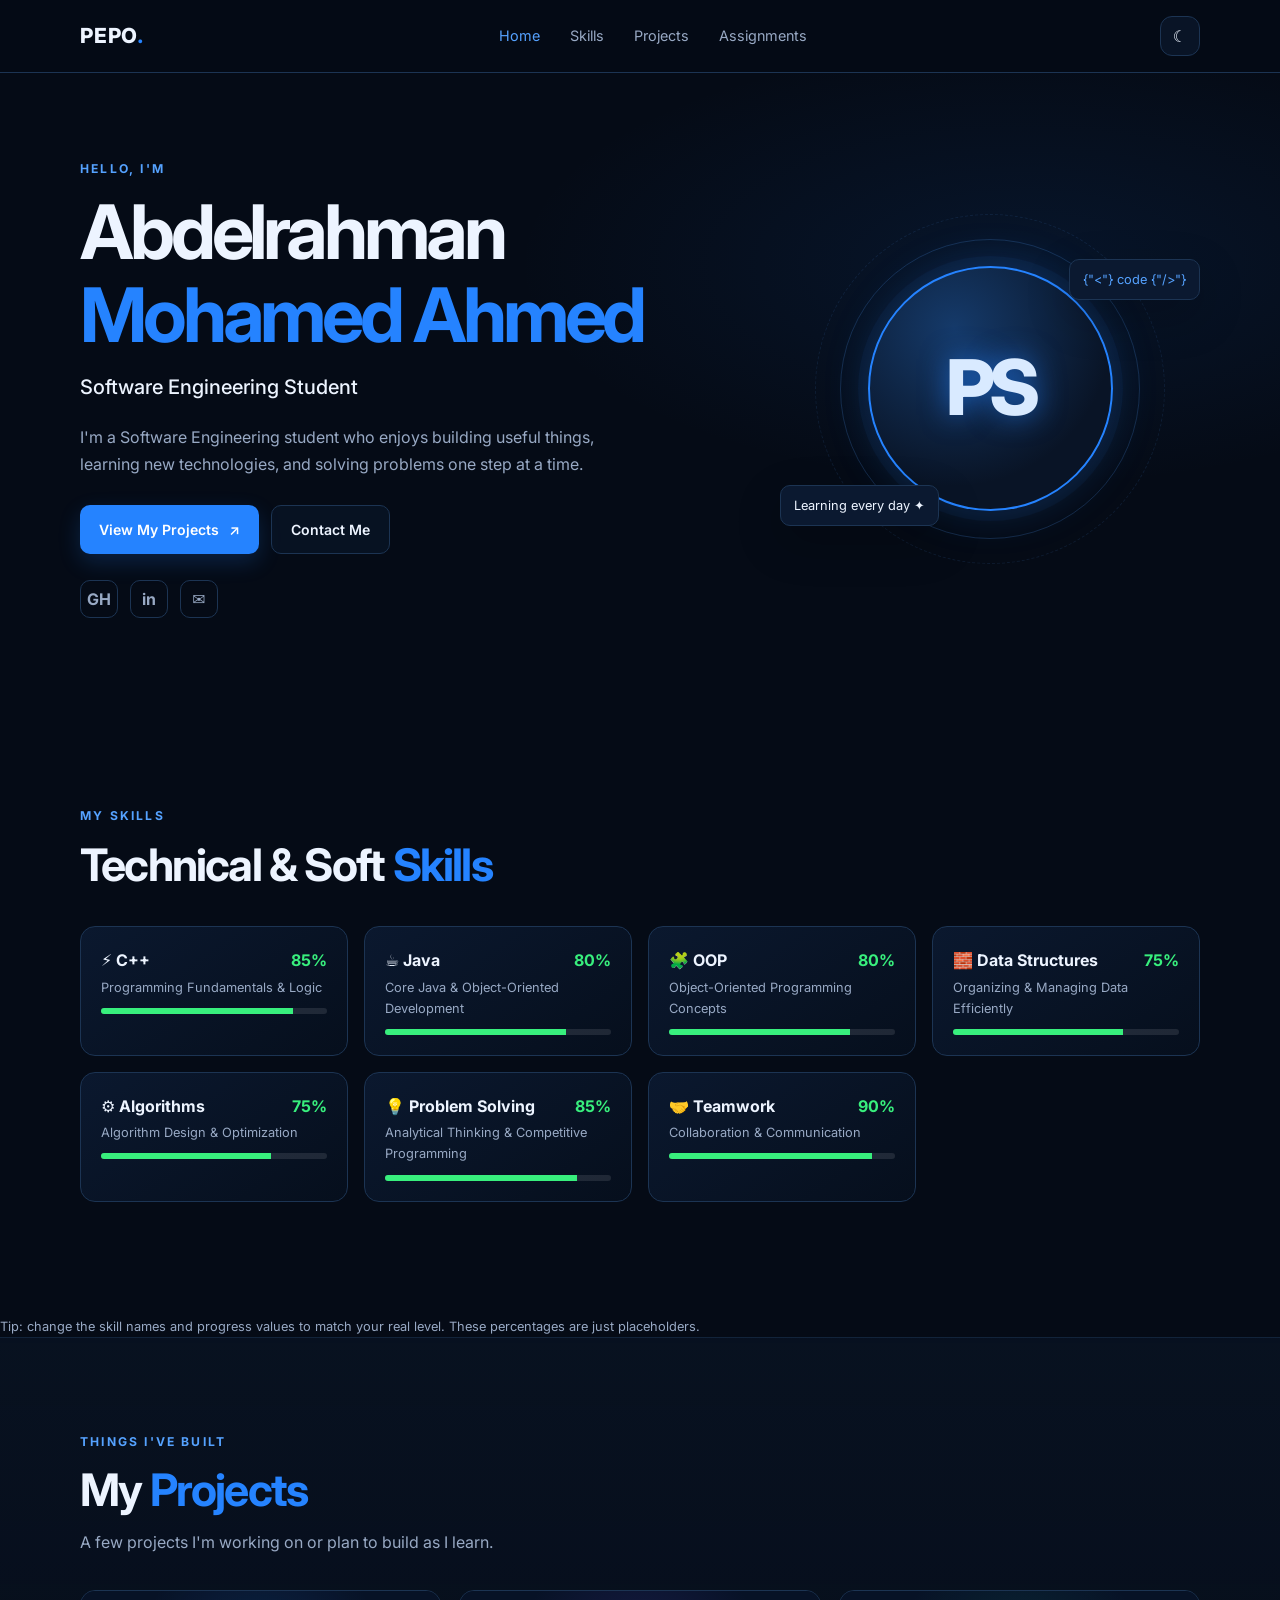
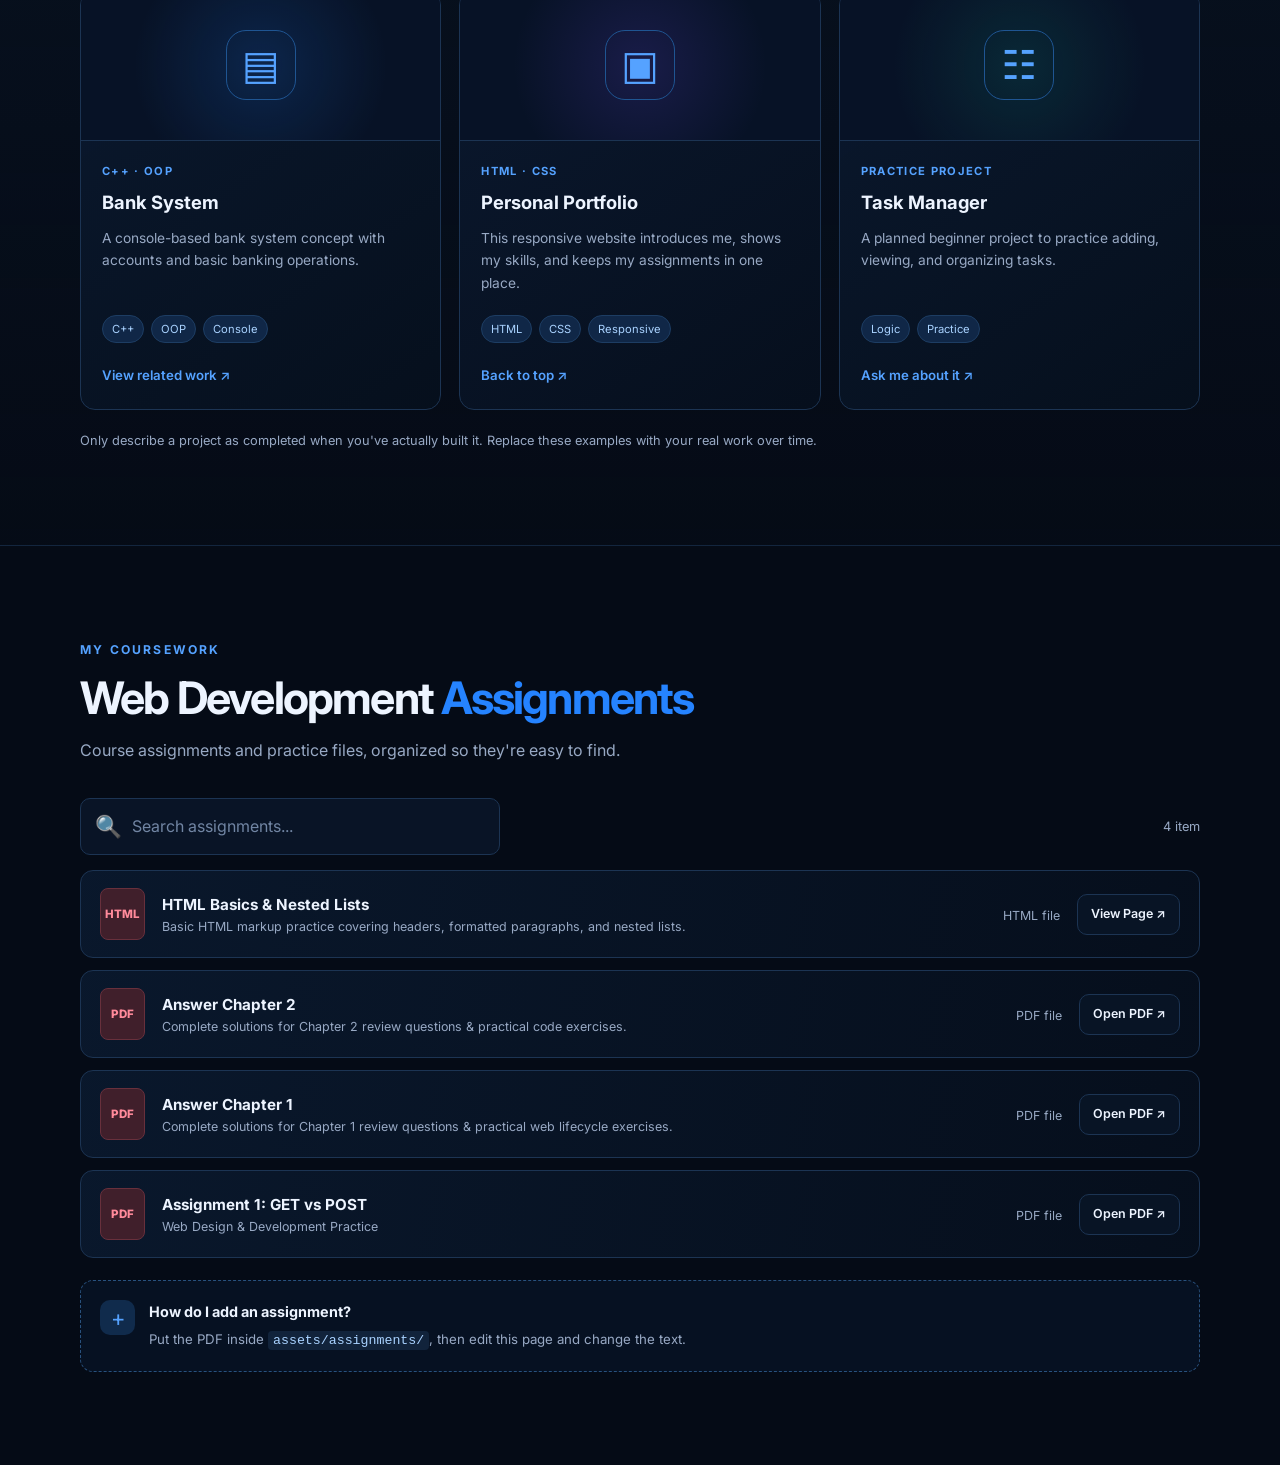
==== index.html @ 678ad04e "Add html-basics assignment and update portfolio" ====
<!DOCTYPE html>
<html lang="en">
<head>
  <meta charset="UTF-8">
  <meta name="viewport" content="width=device-width, initial-scale=1.0">
  <meta name="description" content="Abdelrahman Mohamed Saad — Software Engineering Student Portfolio">
  <title>Abdelrahman Mohamed  | Portfolio</title>
  <link rel="stylesheet" href="style.css">
  <script src="script.js" defer></script>
</head>
<body>
  <header class="site-header">
    <nav class="nav container" aria-label="Main navigation">
      <a class="logo" href="#home">PEPO<span>.</span></a>
      <button class="menu-toggle" id="menuToggle" aria-label="Toggle navigation" aria-expanded="false">☰</button>
      <div class="nav-links" id="navLinks">
        <a class="active" href="#home">Home</a>
        <a href="#skills">Skills</a>
        <a href="#projects">Projects</a>
        <a href="#assignments">Assignments</a>
      </div>
      <button class="theme-toggle" id="themeToggle" aria-label="Toggle color theme" title="Toggle theme">☾</button>
    </nav>
  </header>

  <main>
    <section class="hero section" id="home">
      <div class="container hero-grid">
        <div class="hero-copy">
          <p class="eyebrow">HELLO, I'M</p>
          <h1>Abdelrahman <span>Mohamed Ahmed</span></h1>
          <h2>Software Engineering Student</h2>
          <p class="hero-description">
            I'm a Software Engineering student who enjoys building useful things,
            learning new technologies, and solving problems one step at a time.
          </p>
          <div class="hero-actions">
            <a class="button primary" href="#projects">View My Projects <span>↗</span></a>
            <a class="button secondary" href="mailto:your-email@example.com">Contact Me</a>
          </div>
          <div class="social-links">
            <!-- Replace # with your actual profile links -->
            <a href="https://github.com/abdelrahmanpepo">GH</a>
            <a href="https://www.linkedin.com/in/abdelrahman-mohamed-ahmed-undefined-123783422/">in</a>
            <a href="mailto:bodasaad2007@gmail.com">✉</a>
          </div>
        </div>
        <div class="hero-art" aria-label="Decorative initials portrait placeholder">
          <div class="orbit orbit-one"></div>
          <div class="orbit orbit-two"></div>
          <div class="avatar"><span>PS</span></div>
          <div class="floating-tag tag-top">{"<"} code {"/>"}</div>
          <div class="floating-tag tag-bottom">Learning every day ✦</div>
        </div>
      </div>
    </section>
<!-- Skills Section -->
        <section class="section" id="skills">
            <div class="container">
                <div class="section-heading">
                    <p class="eyebrow">MY SKILLS</p>
                    <h2>Technical & Soft <span>Skills</span></h2>
                </div>

                <div class="skills-grid">
                    <!-- C++ Skill Card -->
                    <div class="skill-card">
                        <div class="skill-header" style="display: flex; justify-content: space-between; align-items: center;">
                            <h3>⚡ C++</h3>
                            <span class="skill-percentage" style="font-weight: bold; color: #38ef7d;">85%</span>
                        </div>
                        <p>Programming Fundamentals & Logic</p>
                        <div class="progress-bar" style="background: rgba(255,255,255,0.1); height: 6px; border-radius: 4px; overflow: hidden; margin-top: 10px;">
                            <span class="progress" style="width: 85%; background: #38ef7d; display: block; height: 100%;"></span>
                        </div>
                    </div>

                    <!-- Java Skill Card -->
                    <div class="skill-card">
                        <div class="skill-header" style="display: flex; justify-content: space-between; align-items: center;">
                            <h3>☕ Java</h3>
                            <span class="skill-percentage" style="font-weight: bold; color: #38ef7d;">80%</span>
                        </div>
                        <p>Core Java & Object-Oriented Development</p>
                        <div class="progress-bar" style="background: rgba(255,255,255,0.1); height: 6px; border-radius: 4px; overflow: hidden; margin-top: 10px;">
                            <span class="progress" style="width: 80%; background: #38ef7d; display: block; height: 100%;"></span>
                        </div>
                    </div>

                    <!-- OOP Skill Card -->
                    <div class="skill-card">
                        <div class="skill-header" style="display: flex; justify-content: space-between; align-items: center;">
                            <h3>🧩 OOP</h3>
                            <span class="skill-percentage" style="font-weight: bold; color: #38ef7d;">80%</span>
                        </div>
                        <p>Object-Oriented Programming Concepts</p>
                        <div class="progress-bar" style="background: rgba(255,255,255,0.1); height: 6px; border-radius: 4px; overflow: hidden; margin-top: 10px;">
                            <span class="progress" style="width: 80%; background: #38ef7d; display: block; height: 100%;"></span>
                        </div>
                    </div>

                    <!-- Data Structures Skill Card -->
                    <div class="skill-card">
                        <div class="skill-header" style="display: flex; justify-content: space-between; align-items: center;">
                            <h3>🧱 Data Structures</h3>
                            <span class="skill-percentage" style="font-weight: bold; color: #38ef7d;">75%</span>
                        </div>
                        <p>Organizing & Managing Data Efficiently</p>
                        <div class="progress-bar" style="background: rgba(255,255,255,0.1); height: 6px; border-radius: 4px; overflow: hidden; margin-top: 10px;">
                            <span class="progress" style="width: 75%; background: #38ef7d; display: block; height: 100%;"></span>
                        </div>
                    </div>

                    <!-- Algorithms Skill Card -->
                    <div class="skill-card">
                        <div class="skill-header" style="display: flex; justify-content: space-between; align-items: center;">
                            <h3>⚙️ Algorithms</h3>
                            <span class="skill-percentage" style="font-weight: bold; color: #38ef7d;">75%</span>
                        </div>
                        <p>Algorithm Design & Optimization</p>
                        <div class="progress-bar" style="background: rgba(255,255,255,0.1); height: 6px; border-radius: 4px; overflow: hidden; margin-top: 10px;">
                            <span class="progress" style="width: 75%; background: #38ef7d; display: block; height: 100%;"></span>
                        </div>
                    </div>

                    <!-- Problem Solving Skill Card -->
                    <div class="skill-card">
                        <div class="skill-header" style="display: flex; justify-content: space-between; align-items: center;">
                            <h3>💡 Problem Solving</h3>
                            <span class="skill-percentage" style="font-weight: bold; color: #38ef7d;">85%</span>
                        </div>
                        <p>Analytical Thinking & Competitive Programming</p>
                        <div class="progress-bar" style="background: rgba(255,255,255,0.1); height: 6px; border-radius: 4px; overflow: hidden; margin-top: 10px;">
                            <span class="progress" style="width: 85%; background: #38ef7d; display: block; height: 100%;"></span>
                        </div>
                    </div>

                    <!-- Teamwork Skill Card -->
                    <div class="skill-card">
                        <div class="skill-header" style="display: flex; justify-content: space-between; align-items: center;">
                            <h3>🤝 Teamwork</h3>
                            <span class="skill-percentage" style="font-weight: bold; color: #38ef7d;">90%</span>
                        </div>
                        <p>Collaboration & Communication</p>
                        <div class="progress-bar" style="background: rgba(255,255,255,0.1); height: 6px; border-radius: 4px; overflow: hidden; margin-top: 10px;">
                            <span class="progress" style="width: 90%; background: #38ef7d; display: block; height: 100%;"></span>
                        </div>
                    </div>
                </div>
            </div>
        </section>
        <p class="note">Tip: change the skill names and progress values to match your real level. These percentages are just placeholders.</p>
      </div>
    </section>

    <section class="section section-tinted" id="projects">
      <div class="container">
        <div class="section-heading">
          <p class="eyebrow">THINGS I'VE BUILT</p>
          <h2>My <span>Projects</span></h2>
          <p>A few projects I'm working on or plan to build as I learn.</p>
        </div>
        <div class="projects-grid">
          <article class="project-card">
            <div class="project-visual visual-bank"><span>▤</span></div>
            <div class="project-content"><p class="project-type">C++ · OOP</p><h3>Bank System</h3><p>A console-based bank system concept with accounts and basic banking operations.</p><div class="tags"><span>C++</span><span>OOP</span><span>Console</span></div><a class="text-link" href="#assignments">View related work <span>↗</span></a></div>
          </article>
          <article class="project-card">
            <div class="project-visual visual-web"><span>▣</span></div>
            <div class="project-content"><p class="project-type">HTML · CSS</p><h3>Personal Portfolio</h3><p>This responsive website introduces me, shows my skills, and keeps my assignments in one place.</p><div class="tags"><span>HTML</span><span>CSS</span><span>Responsive</span></div><a class="text-link" href="#home">Back to top <span>↗</span></a></div>
          </article>
          <article class="project-card">
            <div class="project-visual visual-task"><span>☷</span></div>
            <div class="project-content"><p class="project-type">Practice Project</p><h3>Task Manager</h3><p>A planned beginner project to practice adding, viewing, and organizing tasks.</p><div class="tags"><span>Logic</span><span>Practice</span></div><a class="text-link" href="mailto:your-email@example.com">Ask me about it <span>↗</span></a></div>
          </article>
        </div>
        <p class="note">Only describe a project as completed when you've actually built it. Replace these examples with your real work over time.</p>
      </div>
    </section>

 <!-- Web Development Assignments Section -->
        <section class="section" id="assignments">
            <div class="container">
                <div class="section-heading">
                    <p class="eyebrow">MY COURSEWORK</p>
                    <h2>Web Development <span>Assignments</span></h2>
                    <p>Course assignments and practice files, organized so they're easy to find.</p>
                </div>

                <div class="assignment-tools">
                    <label class="search-box">
                        <span>🔍</span>
                        <input type="search" id="assignmentSearch" placeholder="Search assignments..." aria-label="Search assignments">
                    </label>
                    <span class="assignment-count" id="assignmentCount">4 item</span>
                </div>

<div class="assignment-list" id="assignmentList">
    <!-- HTML Basics Assignment -->
<article class="assignment-row" data-search="assignment html basics lists nesting formatting web development practice">
    <div class="file-icon">HTML</div>
    <div class="assignment-info">
        <h3>HTML Basics & Nested Lists</h3>
        <p>Basic HTML markup practice covering headers, formatted paragraphs, and nested lists.</p>
    </div>
    <span class="file-meta">HTML file</span>
    <a class="button small secondary file-link" href="assets/assignments/html-basics.html" target="_blank" rel="noopener noreferrer">View Page ↗</a>
</article>
    
    <!-- Assignment 1 -->
    <article class="assignment-row" data-search="assignment chapter 2 solutions web development http dns links">
    <div class="file-icon">PDF</div>
    <div class="assignment-info">
        <h3>Answer Chapter 2</h3>
        <p>Complete solutions for Chapter 2 review questions & practical code exercises.</p>
    </div>
    <span class="file-meta">PDF file</span>
    <a class="button small secondary file-link" href="assets/assignments/answer-chapter-2.pdf" target="_blank" rel="noopener noreferrer">Open PDF ↗</a>
</article>

<article class="assignment-row" data-search="assignment chapter 1 solutions web development internet web lifecycle">
    <div class="file-icon">PDF</div>
    <div class="assignment-info">
        <h3>Answer Chapter 1</h3>
        <p>Complete solutions for Chapter 1 review questions & practical web lifecycle exercises.</p>
    </div>
    <span class="file-meta">PDF file</span>
    <a class="button small secondary file-link" href="assets/assignments/answer-chapter-1.pdf" target="_blank" rel="noopener noreferrer">Open PDF ↗</a>
</article>

    <article class="assignment-row" data-search="assignment 1 GET POST Web Design Development">
        <div class="file-icon">PDF</div>

        <div class="assignment-info">
            <h3>Assignment 1: GET vs POST</h3>
            <p>Web Design &amp; Development Practice</p>
        </div>

        <span class="file-meta">PDF file</span>

        <a class="button small secondary file-link"
           href="assets/assignments/Assignment_1_GET_vs_POST_Abdelrahman.pdf"
           target="_blank"
           rel="noopener noreferrer">
            Open PDF ↗️
        </a>
    </article>
</div>
                <div class="upload-hint">
                    <span class="hint-icon">+</span>
                    <div>
                        <h3>How do I add an assignment?</h3>
                        <p>Put the PDF inside <code>assets/assignments/</code>, then edit this page and change the text.</p>
                    </div>
                </div>
            </div>
        </section>
---- style.css ----
@import url('https://fonts.googleapis.com/css2?family=Inter:wght@400;500;600;700;800&display=swap');
:root{--bg:#050b16;--panel:#091426;--panel-2:#0b1930;--text:#edf4ff;--muted:#98a9c4;--blue:#2583ff;--blue2:#55a2ff;--border:#1c3453;--shadow:0 16px 45px rgba(0,0,0,.22)}
*{box-sizing:border-box;margin:0;padding:0}html{scroll-behavior:smooth;scroll-padding-top:88px}body{font-family:Inter,system-ui,sans-serif;background:var(--bg);color:var(--text);line-height:1.65}a{color:inherit;text-decoration:none}button,input{font:inherit}.container{width:min(1120px,calc(100% - 40px));margin-inline:auto}.site-header{position:sticky;top:0;z-index:10;background:rgba(5,11,22,.88);backdrop-filter:blur(16px);border-bottom:1px solid var(--border)}.nav{height:72px;display:flex;align-items:center;justify-content:space-between;gap:24px}.logo{font-size:1.3rem;font-weight:800;letter-spacing:.04em}.logo span,.section-heading h2 span,.hero h1 span{color:var(--blue)}.nav-links{display:flex;align-items:center;gap:30px}.nav-links a{color:var(--muted);font-size:.9rem;transition:color .2s}.nav-links a:hover,.nav-links a.active{color:var(--blue2)}.theme-toggle,.menu-toggle{border:1px solid var(--border);background:var(--panel);color:var(--text);border-radius:12px;width:40px;height:40px;cursor:pointer}.menu-toggle{display:none}.section{padding:94px 0}.hero{padding-top:86px;min-height:560px;display:flex;align-items:center;background:radial-gradient(ellipse at 80% 30%,rgba(22,91,184,.13),transparent 35%)}.hero-grid{display:grid;grid-template-columns:1.2fr .8fr;align-items:center;gap:70px}.eyebrow{color:var(--blue2);font-size:.76rem;font-weight:700;letter-spacing:.18em;margin-bottom:12px}.hero h1{font-size:clamp(2.8rem,6vw,4.7rem);letter-spacing:-.055em;line-height:1.1}.hero h2{font-size:1.25rem;font-weight:500;margin-top:15px}.hero-description{color:var(--muted);max-width:560px;margin-top:20px}.hero-actions{display:flex;flex-wrap:wrap;gap:12px;margin-top:28px}.button{display:inline-flex;align-items:center;justify-content:center;gap:10px;padding:12px 19px;border-radius:10px;font-size:.88rem;font-weight:600;transition:transform .2s,background .2s}.button:hover{transform:translateY(-2px)}.primary{background:var(--blue);color:white;box-shadow:0 8px 22px rgba(37,131,255,.2)}.primary:hover{background:#1474ef}.secondary{border:1px solid var(--border);background:rgba(10,24,44,.55);color:var(--text)}.secondary:hover{border-color:var(--blue)}.social-links{display:flex;gap:12px;margin-top:26px}.social-links a{width:38px;height:38px;border:1px solid var(--border);border-radius:10px;display:grid;place-items:center;font-weight:700;color:var(--muted);transition:.2s}.social-links a:hover{color:var(--blue2);border-color:var(--blue)}.hero-art{position:relative;min-height:330px;display:grid;place-items:center}.avatar{width:245px;height:245px;border-radius:50%;display:grid;place-items:center;background:radial-gradient(circle at 35% 25%,#153a6a,#091426 66%);border:2px solid var(--blue);box-shadow:0 0 0 10px rgba(37,131,255,.05),0 0 45px rgba(37,131,255,.22);position:relative;z-index:2}.avatar span{font-size:4.8rem;font-weight:800;letter-spacing:-.08em;color:#d9eaff;text-shadow:0 0 28px rgba(37,131,255,.65)}.orbit{position:absolute;border:1px solid rgba(85,162,255,.2);border-radius:50%;width:300px;height:300px}.orbit-two{width:350px;height:350px;border-style:dashed;opacity:.55}.floating-tag{position:absolute;z-index:3;background:var(--panel-2);border:1px solid var(--border);border-radius:10px;padding:9px 13px;color:var(--blue2);font-size:.8rem;box-shadow:var(--shadow)}.tag-top{top:35px;right:0}.tag-bottom{bottom:28px;left:0;color:var(--text)}.section-heading{max-width:680px;margin-bottom:34px}.section-heading h2{font-size:clamp(2rem,4vw,2.8rem);letter-spacing:-.04em;line-height:1.2}.section-heading>p:last-child{color:var(--muted);margin-top:12px}.skills-grid{display:grid;grid-template-columns:repeat(4,1fr);gap:16px}.skill-card,.project-card{border:1px solid var(--border);border-radius:15px;background:linear-gradient(145deg,rgba(11,25,48,.94),rgba(6,15,29,.95));transition:transform .2s,border-color .2s}.skill-card{padding:20px}.skill-card:hover,.project-card:hover{transform:translateY(-4px);border-color:#285a91}.skill-icon{width:44px;height:44px;border-radius:12px;display:grid;place-items:center;font-size:1rem;font-weight:800;margin-bottom:16px;background:#112d50;color:#73b2ff}.yellow{background:#322d18;color:#ffdc69}.orange{background:#3b241b;color:#ff9a61}.sky{background:#122b3c;color:#79d1ff}.red{background:#371e2b;color:#ff7998}.purple{background:#292344;color:#c0a8ff}.green{background:#163329;color:#8de4bb}.skill-card h3{font-size:1rem}.skill-card p{font-size:.8rem;color:var(--muted);margin-top:3px}.skill-track{height:5px;background:#182b45;border-radius:99px;margin-top:17px;overflow:hidden}.skill-track span{height:100%;display:block;background:linear-gradient(90deg,var(--blue),#66b6ff);border-radius:99px}.note{font-size:.8rem;color:var(--muted);margin-top:20px}.section-tinted{background:linear-gradient(180deg,rgba(10,23,42,.5),rgba(5,11,22,.2));border-block:1px solid rgba(28,52,83,.6)}.projects-grid{display:grid;grid-template-columns:repeat(3,1fr);gap:18px}.project-card{overflow:hidden}.project-visual{height:150px;display:grid;place-items:center;background:radial-gradient(circle at center,rgba(37,131,255,.17),transparent 65%),#071226;border-bottom:1px solid var(--border)}.project-visual span{width:70px;height:70px;border:1px solid #1f5592;border-radius:20px;display:grid;place-items:center;color:var(--blue2);font-size:2.5rem}.visual-web{background:radial-gradient(circle at center,rgba(120,81,255,.16),transparent 65%),#071226}.visual-task{background:radial-gradient(circle at center,rgba(24,189,160,.13),transparent 65%),#071226}.project-content{padding:21px}.project-type{font-size:.7rem;letter-spacing:.12em;text-transform:uppercase;color:var(--blue2);font-weight:700}.project-content h3{font-size:1.15rem;margin-top:7px}.project-content>p:not(.project-type){font-size:.86rem;color:var(--muted);margin-top:9px;min-height:70px}.tags{display:flex;flex-wrap:wrap;gap:7px;margin:18px 0}.tags span{font-size:.7rem;padding:4px 9px;border-radius:99px;background:#102747;color:#a9d2ff;border:1px solid #1d3d63}.text-link{color:var(--blue2);font-size:.83rem;font-weight:600}.assignment-tools{display:flex;align-items:center;justify-content:space-between;gap:15px;margin-bottom:15px}.search-box{display:flex;align-items:center;gap:10px;width:min(420px,100%);padding:10px 14px;border:1px solid var(--border);border-radius:10px;background:var(--panel)}.search-box span{font-size:1.35rem;color:var(--muted)}.search-box input{width:100%;background:transparent;border:0;outline:0;color:var(--text)}.search-box input::placeholder{color:#7185a3}.assignment-count{font-size:.8rem;color:var(--muted)}.assignment-list{display:grid;gap:12px}.assignment-row{display:flex;align-items:center;gap:17px;padding:17px 19px;border:1px solid var(--border);border-radius:13px;background:linear-gradient(100deg,rgba(10,25,46,.9),rgba(6,15,29,.9))}.file-icon{flex:0 0 45px;height:52px;border-radius:8px;background:#401f2b;color:#ff8a9b;display:grid;place-items:center;font-size:.72rem;font-weight:800;border:1px solid #68303c}.assignment-info{flex:1;min-width:0}.assignment-info h3{font-size:.95rem}.assignment-info p,.file-meta{font-size:.78rem;color:var(--muted)}.file-meta{display:block;margin-top:4px}.small{padding:9px 13px;font-size:.78rem;white-space:nowrap}.upload-hint{display:flex;align-items:flex-start;gap:14px;margin-top:22px;padding:19px;border:1px dashed #28517e;border-radius:13px;background:rgba(9,25,46,.5)}.hint-icon{display:grid;place-items:center;flex:0 0 35px;height:35px;border-radius:10px;background:#102b4c;color:var(--blue2);font-size:1.4rem}.upload-hint h3{font-size:.9rem}.upload-hint p{font-size:.83rem;color:var(--muted);margin-top:5px}.upload-hint code{color:#a9d2ff;background:#11233b;padding:2px 5px;border-radius:4px}.footer{border-top:1px solid var(--border);padding:25px 0}.footer-inner{display:flex;align-items:center;justify-content:space-between;gap:20px}.footer p,.back-top{font-size:.8rem;color:var(--muted)}.back-top:hover{color:var(--blue2)}.empty-state{padding:28px;text-align:center;border:1px dashed var(--border);border-radius:12px;color:var(--muted)}
/* Light theme is activated with the moon/sun button. */
body.light-theme{--bg:#f4f7fc;--panel:#fff;--panel-2:#eaf1fb;--text:#10213a;--muted:#586a83;--border:#d7e1ef;--shadow:0 16px 45px rgba(20,50,90,.1);background:var(--bg)}body.light-theme .site-header{background:rgba(244,247,252,.9)}body.light-theme .skill-card,body.light-theme .project-card,body.light-theme .assignment-row{background:#fff}body.light-theme .project-visual{background:#eaf2ff}body.light-theme .secondary{background:#fff;color:var(--text)}body.light-theme .tags span{background:#edf4ff;color:#1d5aa4;border-color:#d5e5fa}body.light-theme .upload-hint{background:#fff}body.light-theme .upload-hint code{background:#eaf2ff;color:#1d5aa4}
@media(max-width:900px){.hero-grid{gap:30px}.skills-grid{grid-template-columns:repeat(2,1fr)}.projects-grid{grid-template-columns:repeat(2,1fr)}.projects-grid .project-card:last-child{grid-column:span 2}.hero-art{transform:scale(.9)}}
@media(max-width:650px){.container{width:min(100% - 28px,1120px)}.nav{height:64px;gap:10px}.menu-toggle{display:block;margin-left:auto}.theme-toggle{width:38px;height:38px}.nav-links{display:none;position:absolute;top:64px;left:14px;right:14px;padding:16px;background:var(--panel);border:1px solid var(--border);border-radius:13px;box-shadow:var(--shadow);flex-direction:column;align-items:stretch;gap:0}.nav-links.open{display:flex}.nav-links a{padding:11px 8px}.hero{padding:65px 0 55px}.hero-grid{grid-template-columns:1fr;gap:20px}.hero-copy{text-align:center}.hero-description{margin-inline:auto}.hero-actions,.social-links{justify-content:center}.hero-art{min-height:280px;transform:scale(.82);margin-top:-8px}.section{padding:66px 0}.skills-grid{gap:10px}.skill-card{padding:15px}.projects-grid{grid-template-columns:1fr}.projects-grid .project-card:last-child{grid-column:auto}.project-content>p:not(.project-type){min-height:auto}.assignment-row{gap:11px;padding:13px;flex-wrap:wrap}.assignment-info{flex-basis:calc(100% - 65px)}.assignment-row .button{margin-left:56px}.footer-inner{flex-wrap:wrap}.footer-inner p{order:3;flex-basis:100%}.assignment-tools{align-items:flex-start}.upload-hint{padding:14px}}
@media(max-width:380px){.skills-grid{grid-template-columns:1fr}.hero h1{font-size:2.7rem}.avatar{width:220px;height:220px}}
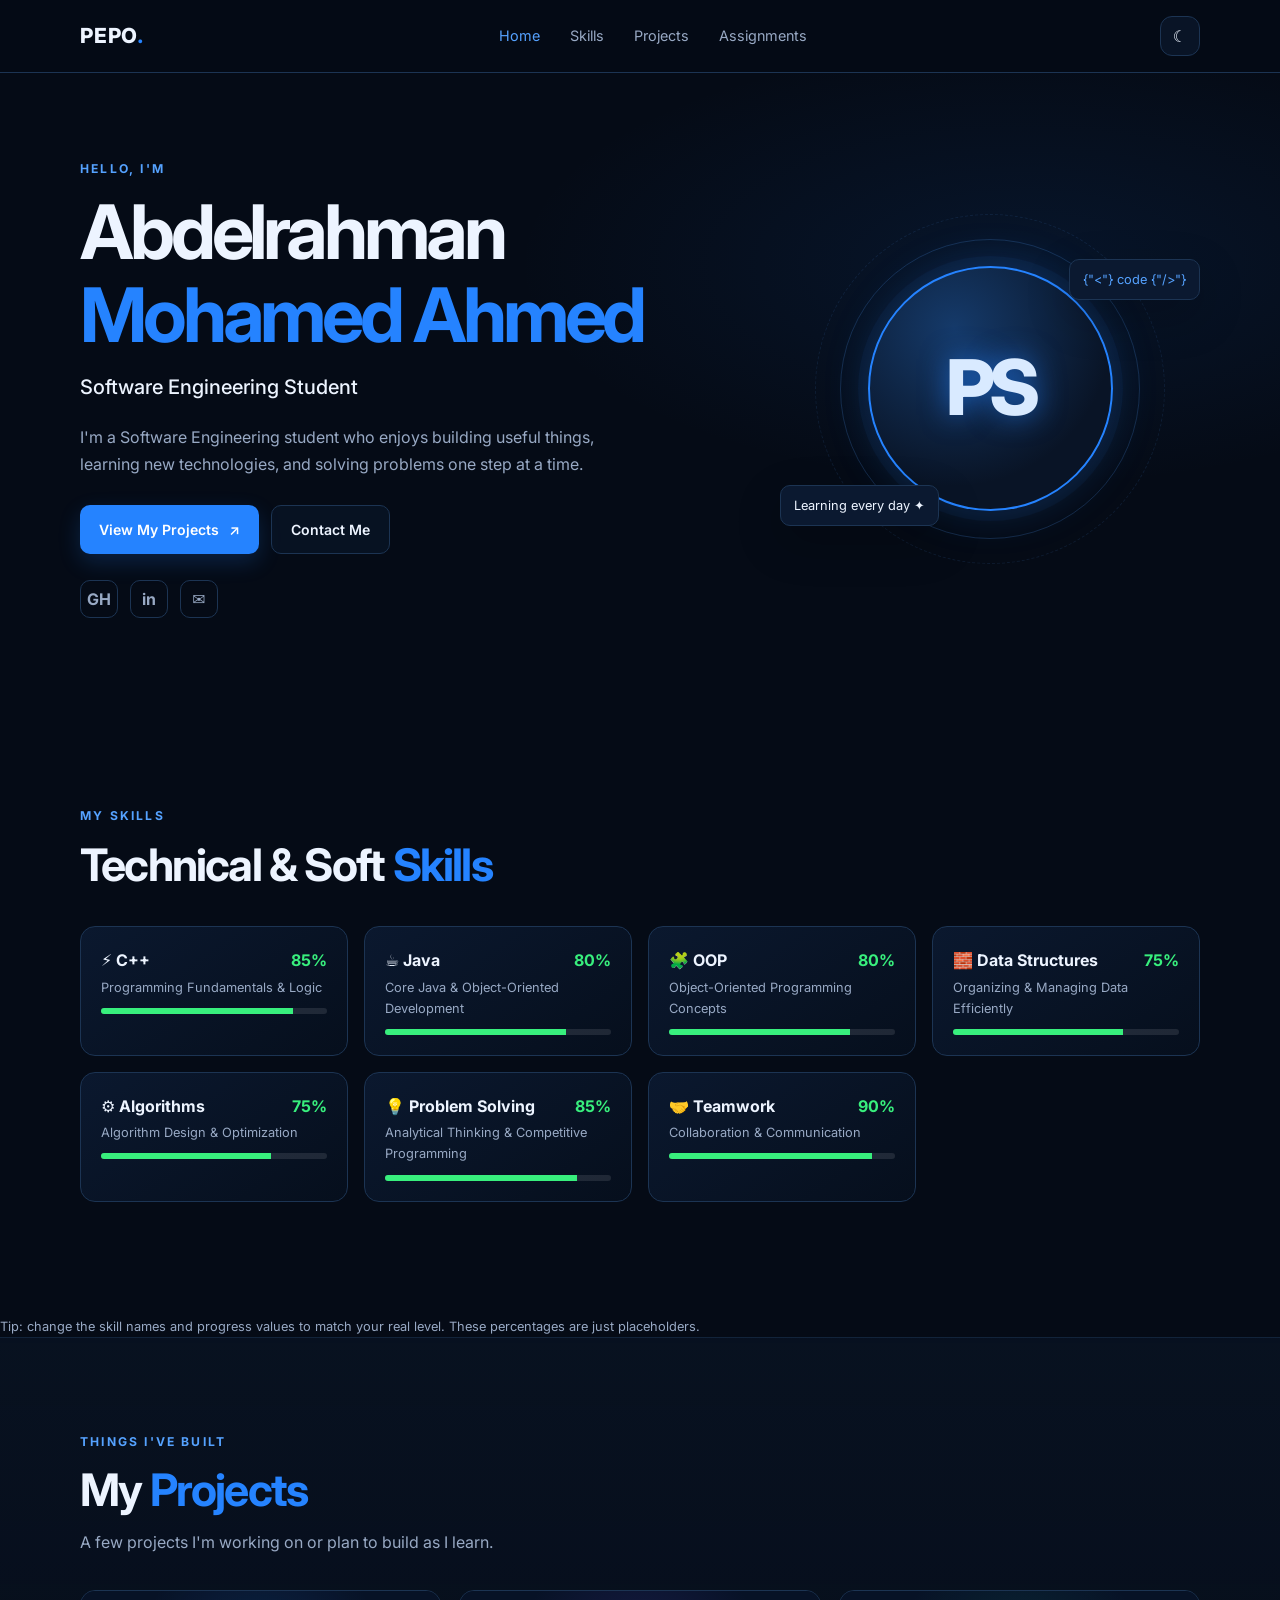
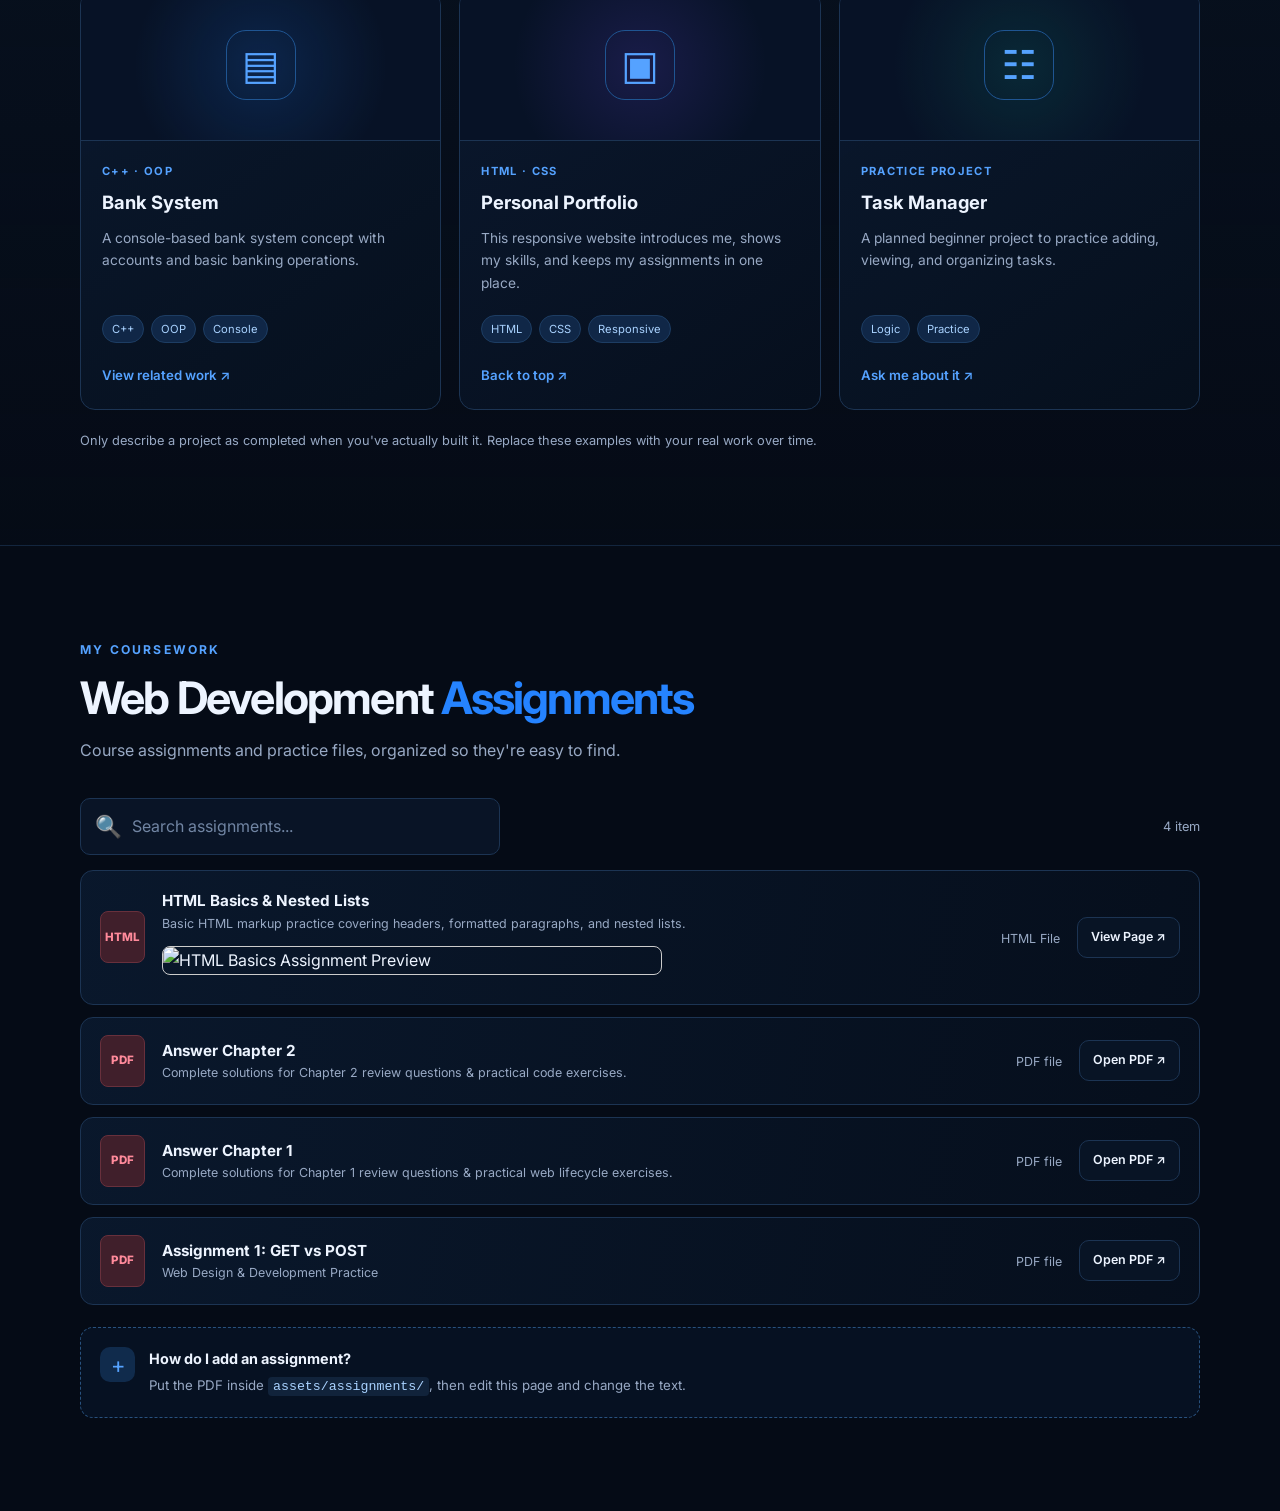
==== commit d0d5505e: "Add preview image specifically for HTML Basics assignment" ====
--- a/index.html
+++ b/index.html
@@ -197,13 +197,20 @@
 
 <div class="assignment-list" id="assignmentList">
     <!-- HTML Basics Assignment -->
-<article class="assignment-row" data-search="assignment html basics lists nesting formatting web development practice">
+<!-- HTML Basics Assignment -->
+<article class="assignment-row" data-search="html basics assignment practice">
     <div class="file-icon">HTML</div>
     <div class="assignment-info">
         <h3>HTML Basics & Nested Lists</h3>
         <p>Basic HTML markup practice covering headers, formatted paragraphs, and nested lists.</p>
+        
+        <!-- صورة معاينة التكليف -->
+        <div class="assignment-preview" style="margin-top: 12px; margin-bottom: 12px;">
+            <img src="html-basics-preview.png" alt="HTML Basics Assignment Preview" style="width: 100%; max-width: 500px; border-radius: 8px; border: 1px solid #ccc; display: block;">
+        </div>
     </div>
-    <span class="file-meta">HTML file</span>
+    
+    <span class="file-meta">HTML File</span>
     <a class="button small secondary file-link" href="assets/assignments/html-basics.html" target="_blank" rel="noopener noreferrer">View Page ↗</a>
 </article>
     
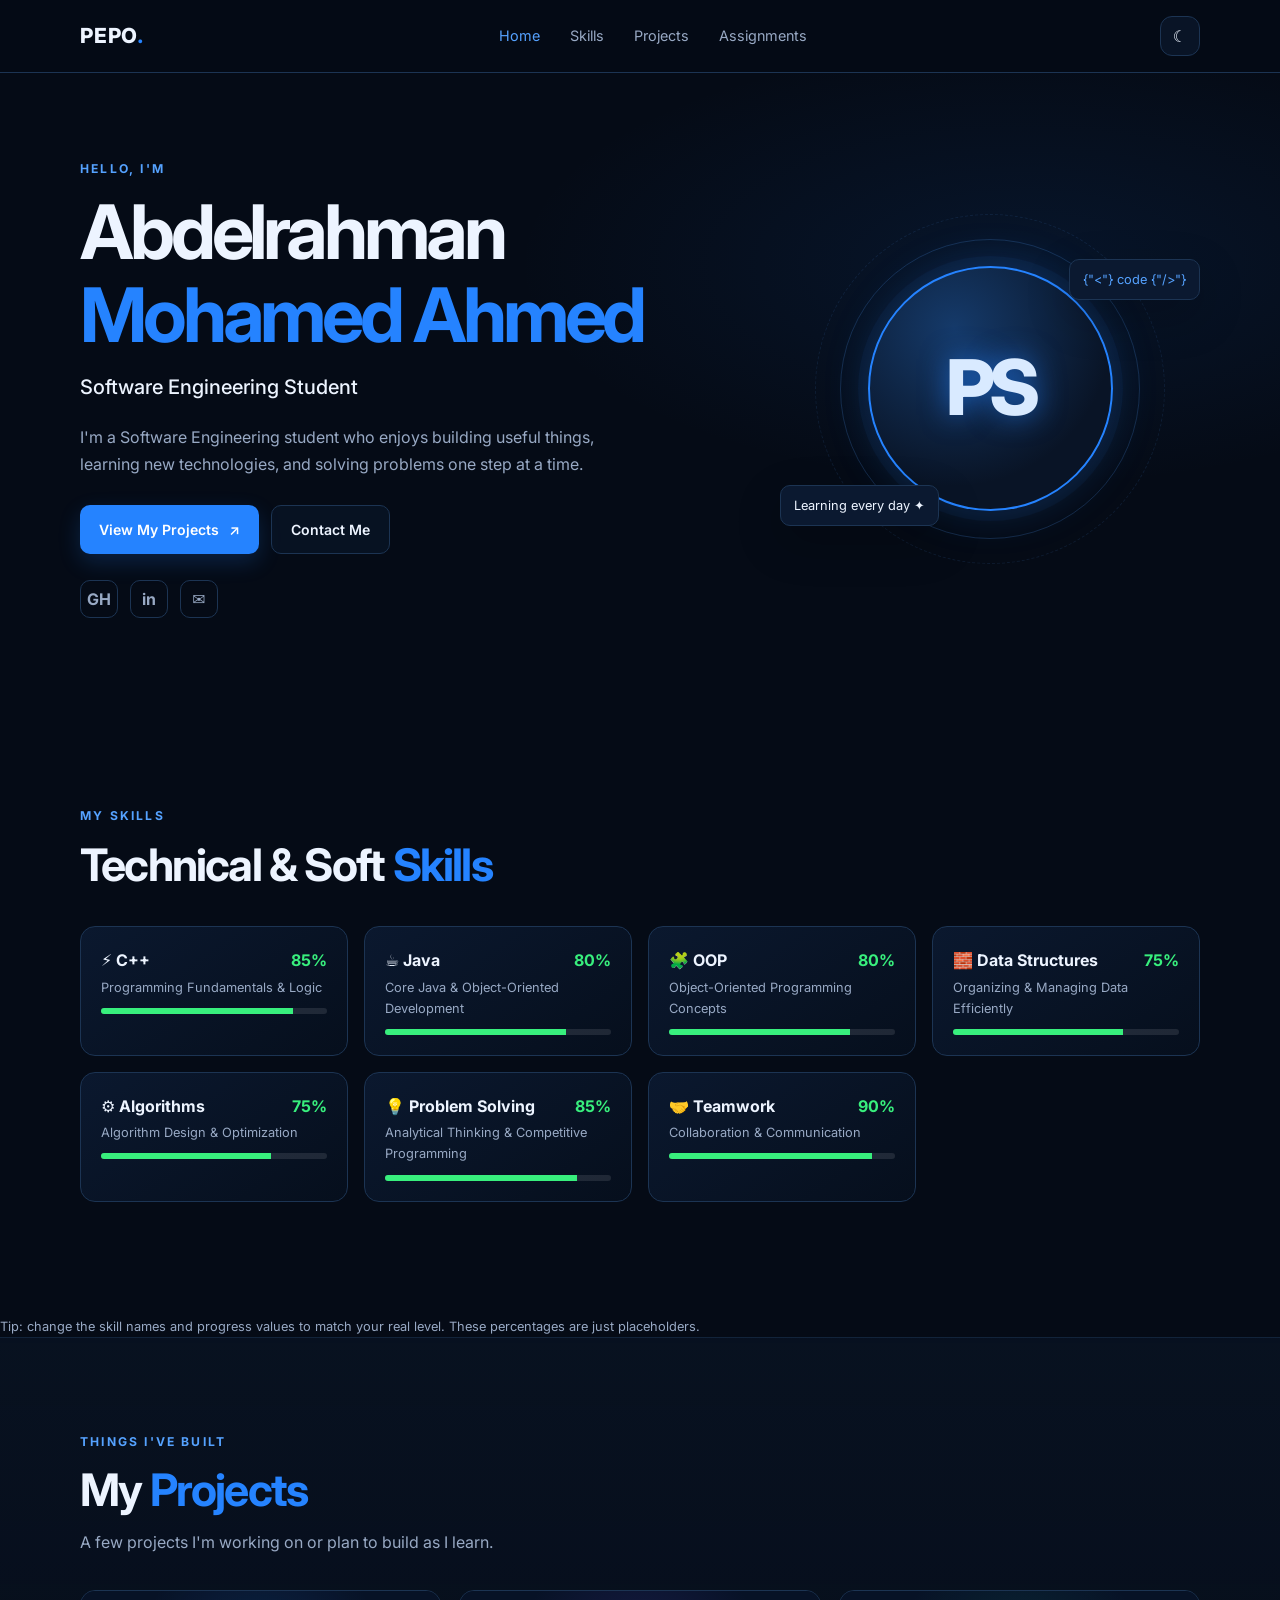
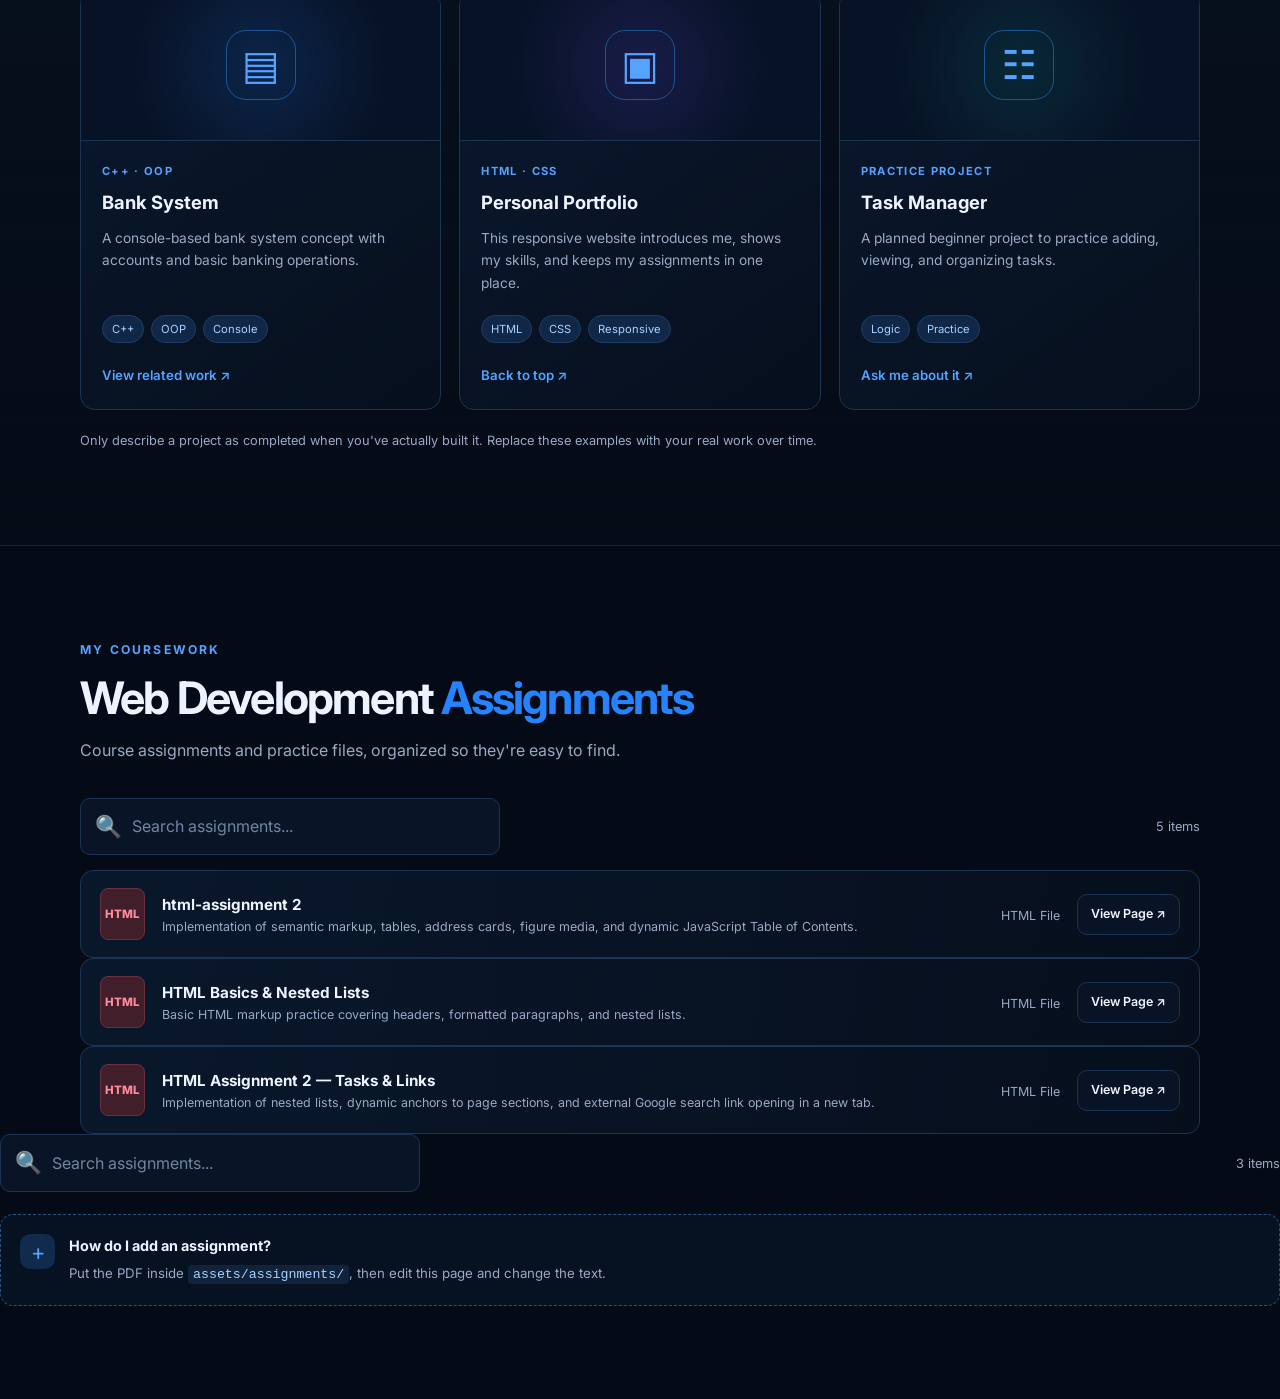
==== commit 00752987: "Update HTML assignments, table styling, and portfolio cleanup" ====
--- a/index.html
+++ b/index.html
@@ -192,10 +192,18 @@
                         <span>🔍</span>
                         <input type="search" id="assignmentSearch" placeholder="Search assignments..." aria-label="Search assignments">
                     </label>
-                    <span class="assignment-count" id="assignmentCount">4 item</span>
-                </div>
-
-<div class="assignment-list" id="assignmentList">
+                    <span class="assignment-count" id="assignmentCount">5 items</span>
+                </div>
+<!-- HTML Assignment 2 -->
+<article class="assignment-row" data-search="html-assignment 2">
+    <div class="file-icon">HTML</div>
+    <div class="assignment-info">
+        <h3>html-assignment 2</h3>
+        <p>Implementation of semantic markup, tables, address cards, figure media, and dynamic JavaScript Table of Contents.</p>
+    </div>
+    <span class="file-meta">HTML File</span>
+    <a class="button small secondary file-link" href="assets/assignments/html-assignment-2.html" target="_blank" rel="noopener noreferrer">View Page ↗</a>
+</article>
     <!-- HTML Basics Assignment -->
 <!-- HTML Basics Assignment -->
 <article class="assignment-row" data-search="html basics assignment practice">
@@ -203,56 +211,29 @@
     <div class="assignment-info">
         <h3>HTML Basics & Nested Lists</h3>
         <p>Basic HTML markup practice covering headers, formatted paragraphs, and nested lists.</p>
-        
-        <!-- صورة معاينة التكليف -->
-        <div class="assignment-preview" style="margin-top: 12px; margin-bottom: 12px;">
-            <img src="html-basics-preview.png" alt="HTML Basics Assignment Preview" style="width: 100%; max-width: 500px; border-radius: 8px; border: 1px solid #ccc; display: block;">
-        </div>
     </div>
     
     <span class="file-meta">HTML File</span>
     <a class="button small secondary file-link" href="assets/assignments/html-basics.html" target="_blank" rel="noopener noreferrer">View Page ↗</a>
 </article>
-    
-    <!-- Assignment 1 -->
-    <article class="assignment-row" data-search="assignment chapter 2 solutions web development http dns links">
-    <div class="file-icon">PDF</div>
+<!-- HTML Assignment 2 Card -->
+<article class="assignment-row" data-search="html assignment 2 practical solution">
+    <div class="file-icon">HTML</div>
     <div class="assignment-info">
-        <h3>Answer Chapter 2</h3>
-        <p>Complete solutions for Chapter 2 review questions & practical code exercises.</p>
+        <h3>HTML Assignment 2 — Tasks & Links</h3>
+        <p>Implementation of nested lists, dynamic anchors to page sections, and external Google search link opening in a new tab.</p>
     </div>
-    <span class="file-meta">PDF file</span>
-    <a class="button small secondary file-link" href="assets/assignments/answer-chapter-2.pdf" target="_blank" rel="noopener noreferrer">Open PDF ↗</a>
+    <span class="file-meta">HTML File</span>
+    <a class="button small secondary file-link" href="assets/assignments/page2.html" target="_blank" rel="noopener noreferrer">View Page ↗</a>
 </article>
-
-<article class="assignment-row" data-search="assignment chapter 1 solutions web development internet web lifecycle">
-    <div class="file-icon">PDF</div>
-    <div class="assignment-info">
-        <h3>Answer Chapter 1</h3>
-        <p>Complete solutions for Chapter 1 review questions & practical web lifecycle exercises.</p>
-    </div>
-    <span class="file-meta">PDF file</span>
-    <a class="button small secondary file-link" href="assets/assignments/answer-chapter-1.pdf" target="_blank" rel="noopener noreferrer">Open PDF ↗</a>
-</article>
-
-    <article class="assignment-row" data-search="assignment 1 GET POST Web Design Development">
-        <div class="file-icon">PDF</div>
-
-        <div class="assignment-info">
-            <h3>Assignment 1: GET vs POST</h3>
-            <p>Web Design &amp; Development Practice</p>
-        </div>
-
-        <span class="file-meta">PDF file</span>
-
-        <a class="button small secondary file-link"
-           href="assets/assignments/Assignment_1_GET_vs_POST_Abdelrahman.pdf"
-           target="_blank"
-           rel="noopener noreferrer">
-            Open PDF ↗️
-        </a>
-    </article>
-</div>
+                </div>
+                <div class="assignment-tools">
+                    <label class="search-box">
+                        <span>🔍</span>
+                        <input type="search" id="assignmentSearch" placeholder="Search assignments..." aria-label="Search assignments">
+                    </label>
+                    <span class="assignment-count" id="assignmentCount">3 items</span>
+                </div>
                 <div class="upload-hint">
                     <span class="hint-icon">+</span>
                     <div>
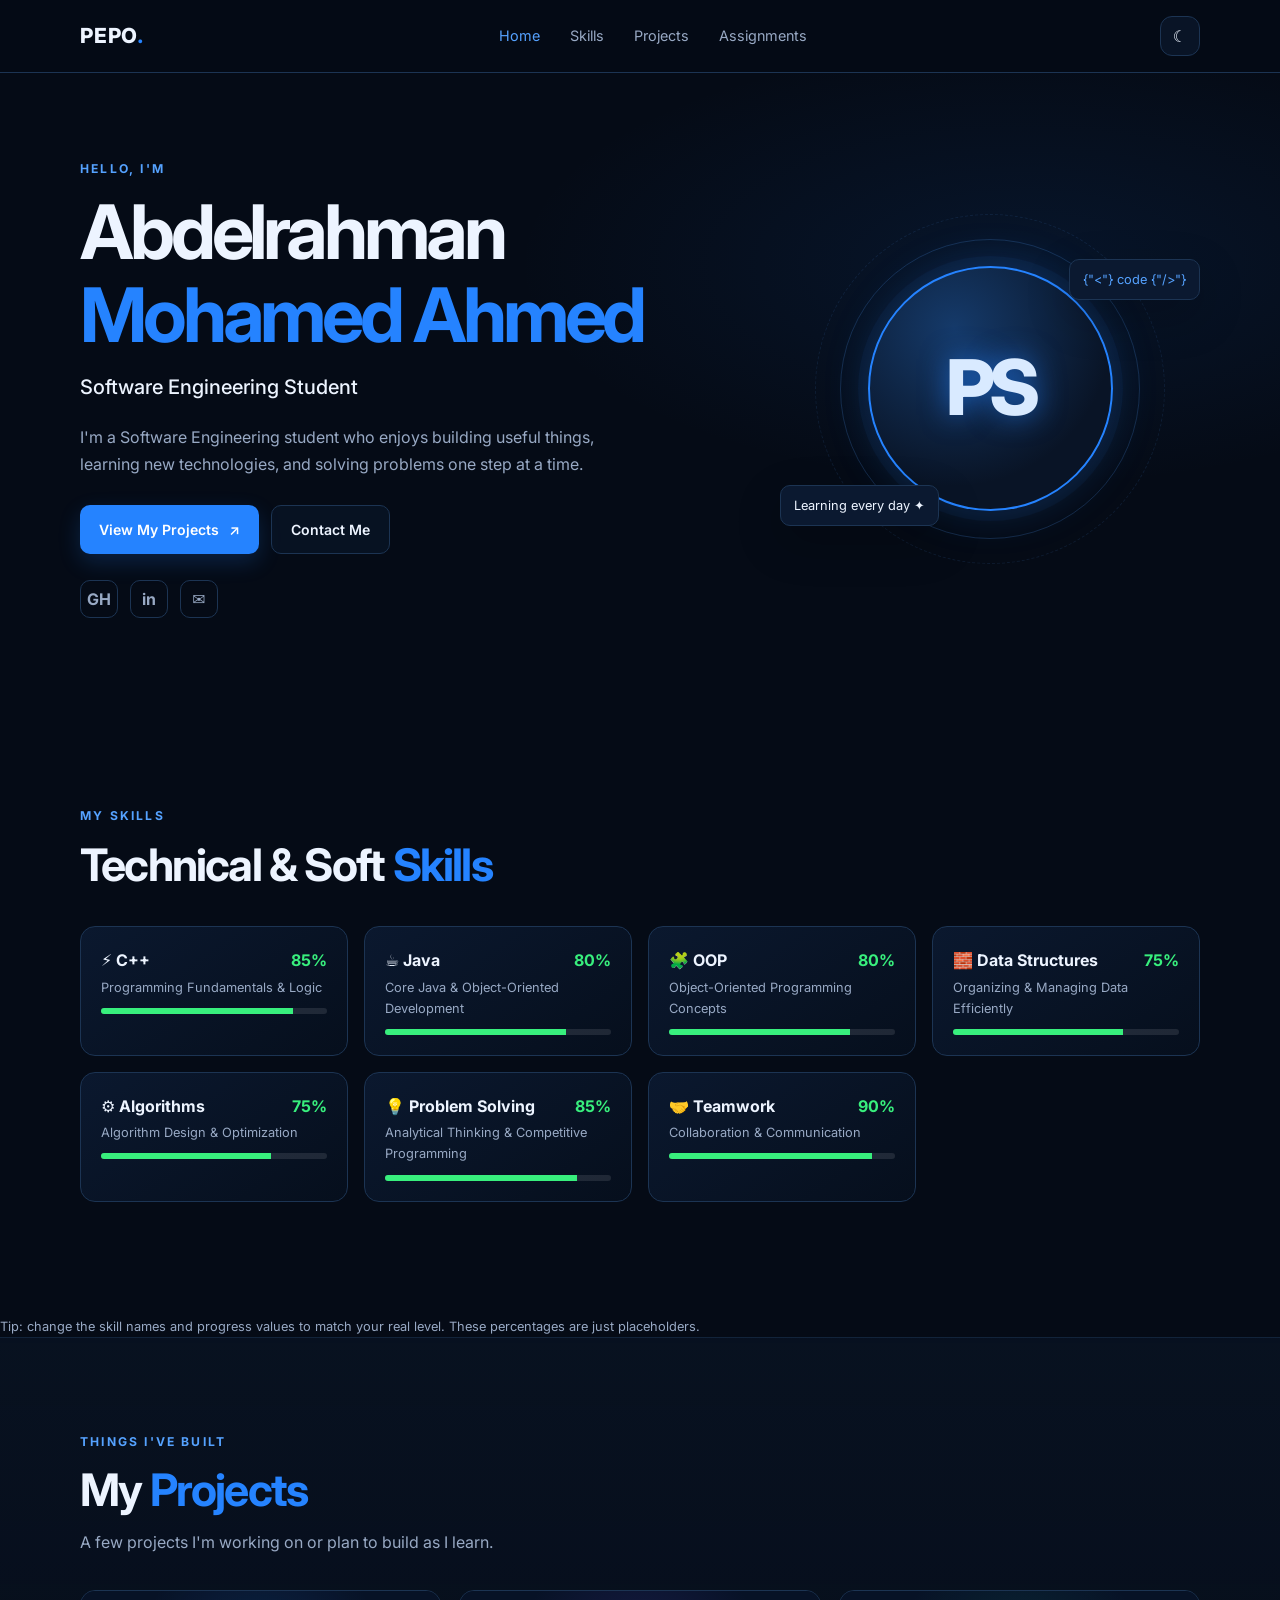
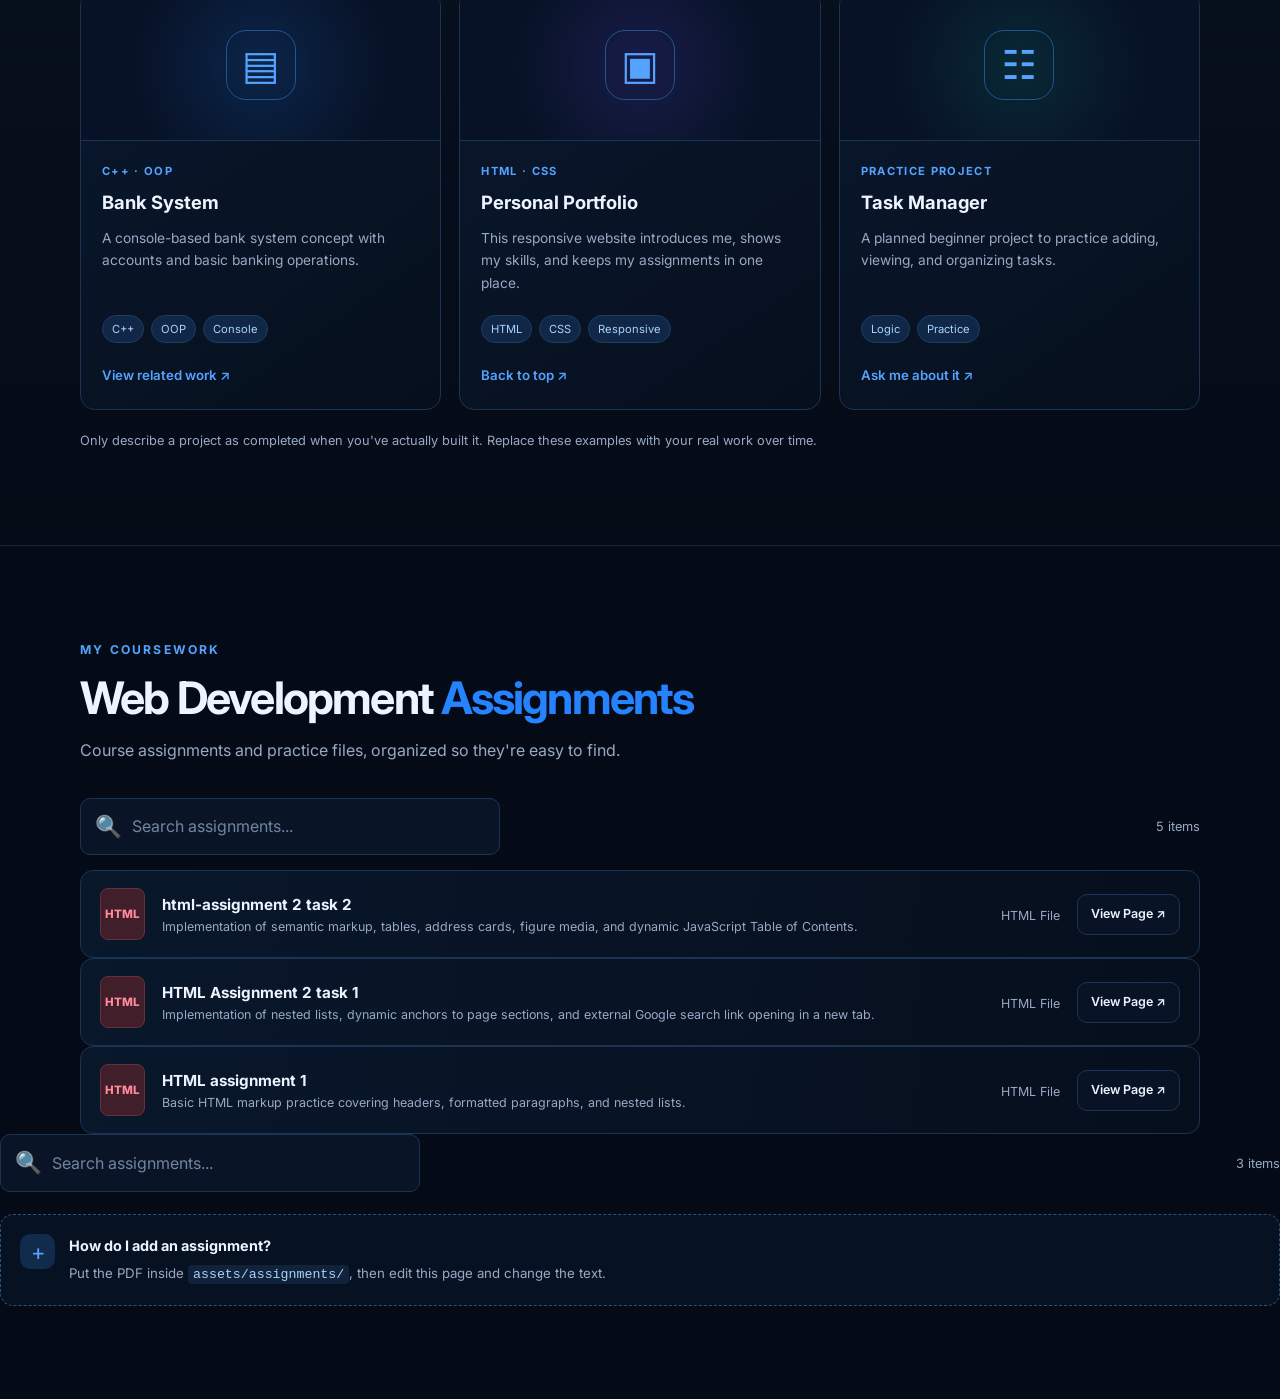
==== commit 57a96c22: "Add missing images" ====
--- a/index.html
+++ b/index.html
@@ -195,36 +195,37 @@
                     <span class="assignment-count" id="assignmentCount">5 items</span>
                 </div>
 <!-- HTML Assignment 2 -->
-<article class="assignment-row" data-search="html-assignment 2">
+<article class="assignment-row" data-search="html-assignment 2 task 2">
     <div class="file-icon">HTML</div>
     <div class="assignment-info">
-        <h3>html-assignment 2</h3>
+        <h3>html-assignment 2 task 2</h3>
         <p>Implementation of semantic markup, tables, address cards, figure media, and dynamic JavaScript Table of Contents.</p>
     </div>
     <span class="file-meta">HTML File</span>
     <a class="button small secondary file-link" href="assets/assignments/html-assignment-2.html" target="_blank" rel="noopener noreferrer">View Page ↗</a>
 </article>
-    <!-- HTML Basics Assignment -->
-<!-- HTML Basics Assignment -->
-<article class="assignment-row" data-search="html basics assignment practice">
+
+<!-- HTML Assignment 2 Card -->
+<article class="assignment-row" data-search="html assignment 2 practical solution">
     <div class="file-icon">HTML</div>
     <div class="assignment-info">
-        <h3>HTML Basics & Nested Lists</h3>
+        <h3>HTML Assignment 2 task 1</h3>
+        <p>Implementation of nested lists, dynamic anchors to page sections, and external Google search link opening in a new tab.</p>
+    </div>
+    <span class="file-meta">HTML File</span>
+    <a class="button small secondary file-link" href="assets/assignments/page2.html" target="_blank" rel="noopener noreferrer">View Page ↗</a>
+</article>
+    <!-- HTML Assignment 1 -->
+<!-- HTML Assignment 1 -->
+<article class="assignment-row" data-search="html assignment 1 practice">
+    <div class="file-icon">HTML</div>
+    <div class="assignment-info">
+        <h3>HTML assignment 1</h3>
         <p>Basic HTML markup practice covering headers, formatted paragraphs, and nested lists.</p>
     </div>
     
     <span class="file-meta">HTML File</span>
-    <a class="button small secondary file-link" href="assets/assignments/html-basics.html" target="_blank" rel="noopener noreferrer">View Page ↗</a>
-</article>
-<!-- HTML Assignment 2 Card -->
-<article class="assignment-row" data-search="html assignment 2 practical solution">
-    <div class="file-icon">HTML</div>
-    <div class="assignment-info">
-        <h3>HTML Assignment 2 — Tasks & Links</h3>
-        <p>Implementation of nested lists, dynamic anchors to page sections, and external Google search link opening in a new tab.</p>
-    </div>
-    <span class="file-meta">HTML File</span>
-    <a class="button small secondary file-link" href="assets/assignments/page2.html" target="_blank" rel="noopener noreferrer">View Page ↗</a>
+    <a class="button small secondary file-link" href="assets/assignments/html-assignment-1.html" target="_blank" rel="noopener noreferrer">View Page ↗</a>
 </article>
                 </div>
                 <div class="assignment-tools">
